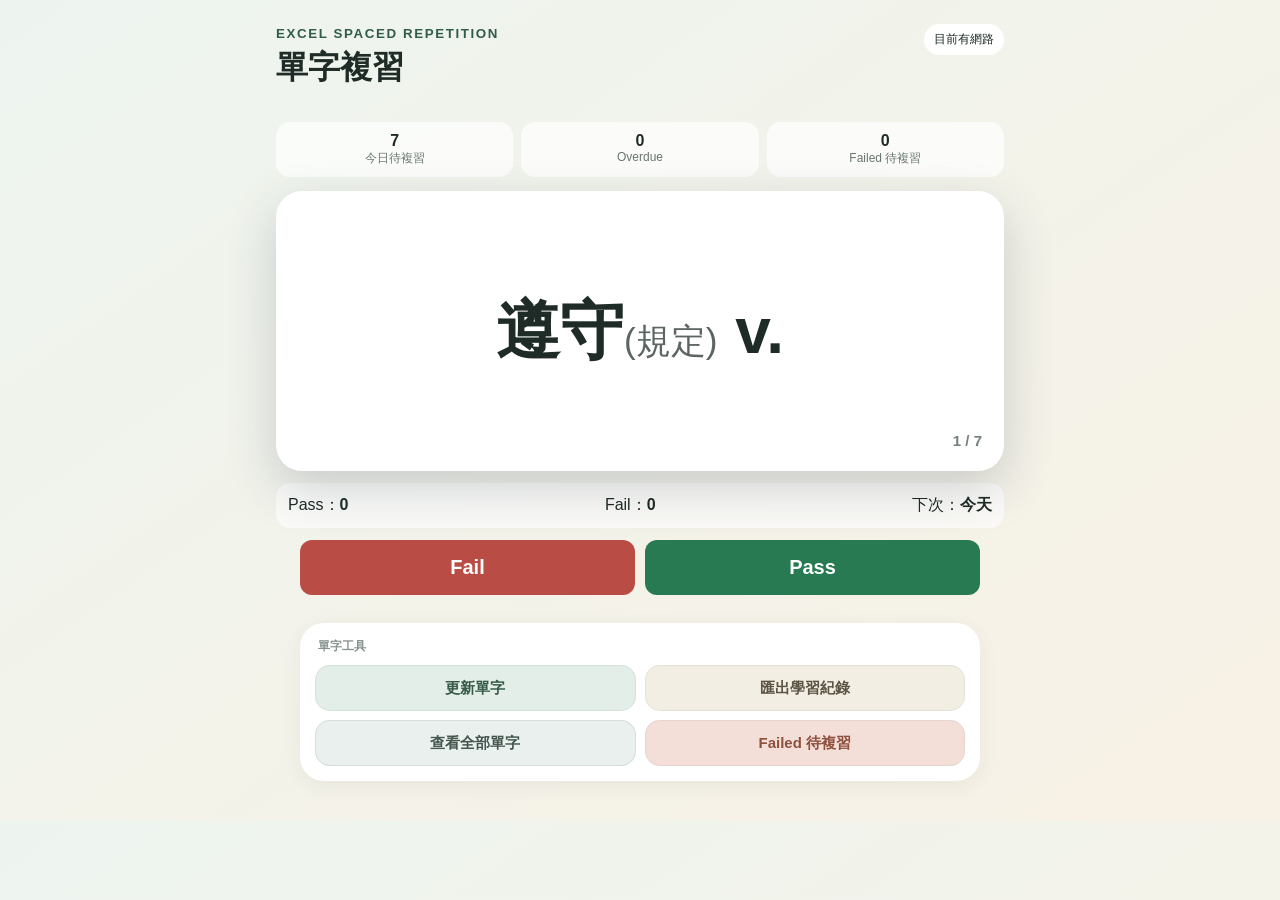
==== index.html @ 39e3edf9 "Add files via upload" ====
<!doctype html>
<html lang="zh-Hant">
<head>
  <meta charset="utf-8">
  <meta name="viewport" content="width=device-width,initial-scale=1,viewport-fit=cover">
  <meta name="theme-color" content="#315c4b">
  <meta name="apple-mobile-web-app-capable" content="yes">
  <meta name="apple-mobile-web-app-title" content="單字複習">
  <title>單字複習</title>
  <link rel="manifest" href="./manifest.webmanifest?v=25">
  <link rel="stylesheet" href="./style.css?v=25">
</head>
<body>
<main class="app">
  <header><div><small>EXCEL SPACED REPETITION</small><h1>單字複習</h1></div><span id="network">檢查中</span></header>



  <section class="summary">
    <div><b id="due">0</b><span>今日待複習</span></div>
    <div><b id="overdue">0</b><span>Overdue</span></div>
    <div><b id="failedDue">0</b><span>Failed 待複習</span></div>
  </section>



  <section id="card" class="card" tabindex="0" role="button" aria-label="點一下查看答案">
    <div id="completeView" class="complete-view" hidden><h2>今天已完成</h2></div>
    <div id="front">
      <p id="meta">載入中</p>
      <span id="overdueBadge" class="overdue-badge" hidden>Overdue</span>
      <h2 id="question">請稍候</h2>
    </div>
    <div id="back" hidden>
      <p class="direction">答案</p>
      <h3 id="answer"></h3>
      <p id="example"></p><p id="exampleZh"></p>
    </div>
  </section>

  <section class="counts">
    <span>Pass：<b id="wordPass">0</b></span>
    <span>Fail：<b id="wordFail">0</b></span>
    <span>下次：<b id="nextReview">-</b></span>
  </section>
  <section class="actions"><button id="fail" class="fail" type="button">Fail</button><button id="pass" class="pass" type="button">Pass</button></section>
  <p id="status" class="status" hidden></p>
  <section class="tools-wrap"><div class="tools-title">單字工具</div><div class="bottom-tools">
    <button id="sync" type="button">更新單字</button>
    <button id="export" class="secondary" type="button">匯出學習紀錄</button>
    <button id="showAll" class="secondary" type="button">查看全部單字</button>
    <button id="showFailed" class="failed-list" type="button">Failed 待複習</button>
  </div></section>
</main>

<div id="listModal" class="modal" hidden>
  <section class="modal-panel">
    <header class="modal-header"><h2 id="listTitle">全部單字</h2><button id="closeList" class="close" type="button">關閉</button></header>
    <div class="list-filters"><input id="searchInput" class="search" type="search" placeholder="搜尋英文、中文、分類"><select id="listCategory" aria-label="分類"><option value="all">全部分類</option></select></div>
    <p id="listSummary" class="list-summary"></p>
    <div id="wordList" class="word-list"></div>
  </section>
</div>

<script src="./fflate.min.js?v=25"></script>
<script src="./app.js?v=25" defer></script>
</body></html>
---- style.css ----
*{box-sizing:border-box}body{margin:0;background:linear-gradient(145deg,#edf4ef,#f8f1e5);font-family:-apple-system,BlinkMacSystemFont,"Segoe UI",sans-serif;color:#1e2b26}.app{max-width:760px;margin:auto;padding:max(24px,env(safe-area-inset-top)) 16px max(40px,env(safe-area-inset-bottom))}header{display:flex;justify-content:space-between;align-items:start;gap:12px}small{color:#315c4b;font-weight:800;letter-spacing:.12em}h1{margin:4px 0 18px}#network{background:#fff;padding:7px 10px;border-radius:99px;font-size:12px}.toolbar{display:grid;grid-template-columns:1fr 1fr;gap:8px;background:#ffffffcc;padding:12px;border-radius:18px}.toolbar select{grid-column:1/-1}button,select,input{font:inherit}button,select{border:0;border-radius:12px;padding:12px;font-weight:700;background:#315c4b;color:#fff}.secondary,select{background:#fff;color:#1e2b26;border:1px solid #d9dfda}.failed-list{background:#b85a3f}.summary{display:grid;grid-template-columns:repeat(3,1fr);gap:8px;margin:14px 0}.summary div{background:#ffffffbb;border-radius:14px;padding:10px;text-align:center}.summary b,.summary span{display:block}.summary span{font-size:12px;color:#68756f}.card{min-height:330px;background:#fff;border-radius:26px;box-shadow:0 18px 50px #2343;display:grid;place-items:center;text-align:center;padding:26px}.card.flipped{background:#315c4b;color:#fff}.card h2{font-size:clamp(36px,10vw,64px);margin:18px 0;overflow-wrap:anywhere}.card h3{font-size:clamp(30px,8vw,48px);overflow-wrap:anywhere}.direction{font-size:12px;font-weight:800;letter-spacing:.12em;color:#8a6f42}.flipped .direction{color:#f1d49f}.overdue-badge{display:inline-block;background:#c54d47;color:#fff;padding:5px 9px;border-radius:99px;font-size:12px;font-weight:800}#example{font-size:20px;line-height:1.5}.muted,#exampleZh{color:#68756f}.flipped #exampleZh{color:#dce8e2}.speak{border-radius:50%;width:48px;height:48px;padding:0;background:#edf4ef}.counts{display:flex;justify-content:space-between;gap:8px;background:#ffffffaa;padding:12px;border-radius:14px;margin:12px 0}.actions{display:grid;grid-template-columns:1fr 1fr;gap:10px}.actions button{font-size:20px;padding:16px}.pass{background:#277a52}.fail{background:#ba4c46}.status{text-align:center;color:#315c4b;font-weight:700;min-height:24px}.empty-state{background:#fff;border-radius:24px;padding:40px;text-align:center;box-shadow:0 18px 50px #2343}.empty-state h2{margin:0 0 8px}.modal{position:fixed;inset:0;background:#14231dbd;padding:16px;z-index:20;overflow:auto}.modal-panel{width:min(900px,100%);margin:0 auto;background:#f8f7f2;border-radius:22px;padding:16px;min-height:80vh}.modal-header{align-items:center}.modal-header h2{margin:0}.close{background:#fff;color:#1e2b26;border:1px solid #d9dfda}.search{width:100%;margin:14px 0 8px;padding:12px;border:1px solid #ccd5cf;border-radius:12px}.list-summary{color:#68756f}.word-list{display:grid;gap:10px}.word-row{background:#fff;border-radius:14px;padding:13px;border-left:5px solid #315c4b}.word-row.is-overdue{border-left-color:#c54d47}.word-head{display:flex;justify-content:space-between;gap:10px}.word-head strong{font-size:18px}.word-meta,.word-example{color:#68756f;font-size:13px;margin-top:6px}.tag{display:inline-block;padding:3px 7px;border-radius:99px;background:#edf4ef;font-size:11px;margin-left:5px}.tag.over{background:#f8d7d5;color:#942e29}@media(max-width:430px){.toolbar{grid-template-columns:1fr}.toolbar select{grid-column:auto}.counts{display:grid;grid-template-columns:1fr 1fr}.counts span:last-child{grid-column:1/-1}}
.bottom-tools{display:grid;grid-template-columns:1fr 1fr;gap:8px;margin-top:24px;background:#ffffffcc;padding:12px;border-radius:18px}.bottom-tools button{min-height:48px}.card{min-height:280px}.status{margin-top:16px}@media(max-width:430px){.bottom-tools{grid-template-columns:1fr}}

/* v12 compact bottom action area */
.bottom-tools{
  display:grid;
  grid-template-columns:repeat(2,minmax(0,1fr));
  gap:10px;
  margin:28px auto 0;
  padding:0;
  max-width:680px;
  background:transparent;
  border-radius:0;
}
.bottom-tools button{
  min-height:46px;
  padding:11px 14px;
  border-radius:14px;
  font-size:15px;
  line-height:1.2;
  box-shadow:0 2px 8px rgba(31,55,45,.08);
}
.bottom-tools .secondary{background:#fff;border:1px solid #d7ddd9;color:#233029}
.bottom-tools .failed-list{background:#ad6148;color:#fff}
.status[hidden]{display:none}
.status:not([hidden]){margin:14px auto 0;max-width:680px;padding:10px 12px;background:#fff;border-radius:12px;font-size:14px}
.actions{max-width:680px;margin-left:auto;margin-right:auto}
@media(max-width:430px){
  .bottom-tools{grid-template-columns:1fr 1fr;gap:8px;margin-top:22px}
  .bottom-tools button{min-height:44px;padding:10px 8px;font-size:14px}
}

/* v13 final light tool panel */
.tools-wrap{margin:28px auto 0;max-width:680px;background:#fff;padding:15px;border-radius:24px;box-shadow:0 5px 20px rgba(45,59,52,.06)}
.tools-title{font-size:12px;color:#89938e;margin:0 0 10px 3px;font-weight:600}
.tools-wrap .bottom-tools{display:grid;grid-template-columns:1fr 1fr;gap:9px;margin:0;padding:0;max-width:none;background:transparent;border-radius:0}
.tools-wrap .bottom-tools button{min-height:46px;padding:12px 10px;border-radius:15px;font-size:15px;font-weight:750;box-shadow:none;border:1px solid rgba(65,83,74,.08);color:#33463d}
.tools-wrap #sync{background:#e2eee7;color:#355a48}
.tools-wrap #export{background:#f2eee3;color:#5c5444}
.tools-wrap #showAll{background:#eaf0ee;color:#44564e}
.tools-wrap #showFailed{background:#f4dfd8;color:#8e513e}
@media(max-width:430px){.tools-wrap{padding:12px;margin-top:22px}.tools-wrap .bottom-tools{grid-template-columns:1fr 1fr;gap:8px}.tools-wrap .bottom-tools button{font-size:14px;min-height:44px;padding:10px 7px}}

/* v14 card status and multi-category */
.card{position:relative}
#meta{position:absolute;right:22px;bottom:22px;margin:0;color:#748078;font-size:15px;font-weight:650}
#overdueBadge{position:absolute;right:20px;bottom:48px;margin:0;background:#f7e1dc;color:#a55348;border:1px solid #efcbc4;padding:5px 10px}
.category-tags{display:flex;flex-wrap:wrap;gap:5px;margin-top:8px}
.category-tag{display:inline-block;background:#e8f0ec;color:#496154;border-radius:999px;padding:4px 8px;font-size:11px;font-weight:700}

/* v15 integrated completion card and all-word filters */
.complete-view{width:100%;min-height:220px;display:grid;place-items:center;text-align:center}
.complete-view[hidden]{display:none}
.complete-view h2{font-size:clamp(30px,7vw,46px);margin:0;color:#24312b}
.list-filters{display:grid;grid-template-columns:1fr 1fr;gap:8px;margin:14px 0 8px}
.list-filters .search,.list-filters select{width:100%;margin:0;min-height:44px}
.list-filters select{background:#fff;color:#26352e;border:1px solid #ccd5cf;font-weight:650}
.word-example{margin-top:12px;color:#34433c;font-size:14px;line-height:1.55}
.word-details{margin-top:12px;padding-top:10px;border-top:1px solid #edf0ee;color:#68756f;font-size:13px;line-height:1.7}
.word-details .detail-line{display:flex;flex-wrap:wrap;gap:12px 18px}
.word-details .tag{margin-left:0}
@media(max-width:520px){.list-filters{grid-template-columns:1fr}.word-details .detail-line{display:block}.word-details .detail-line span{display:inline-block;margin-right:12px}}

/* v16 semicolon line-break display */
#question,#answer,#example,#exampleZh,.word-head strong,.word-example{white-space:pre-line}

/* v17 robust semicolon layout + auto-fit */
#question,#answer{max-width:100%;line-height:1.22;overflow-wrap:anywhere;word-break:normal;white-space:pre-line}
#example,#exampleZh{white-space:pre-line;line-height:1.55}

/* v18: auto-fit English/Chinese card text + parenthetical text */
#question,#answer{max-width:100%;overflow-wrap:anywhere;word-break:break-word;white-space:pre-line;line-height:1.16}
#question .paren,#answer .paren,#question .note-text,#answer .note-text{font-size:.68em;font-weight:500;opacity:.72}
#showAll{background:#eaf0ee !important;color:#44564e !important;border:1px solid rgba(65,83,74,.12) !important}

/* v19 */
.word-row{cursor:pointer;transition:transform .12s ease,box-shadow .12s ease}
.word-row:active{transform:scale(.99)}
.actions button:disabled{opacity:.42;filter:saturate(.5);cursor:not-allowed}

/* v20: clearly smaller parenthetical and square-bracket notes */
#question .small-note,#answer .small-note,#question .paren,#answer .paren{font-size:55% !important;font-weight:500 !important;opacity:.72;line-height:1.1;display:inline-block;vertical-align:baseline}

.overdue-badge[hidden]{display:none!important}
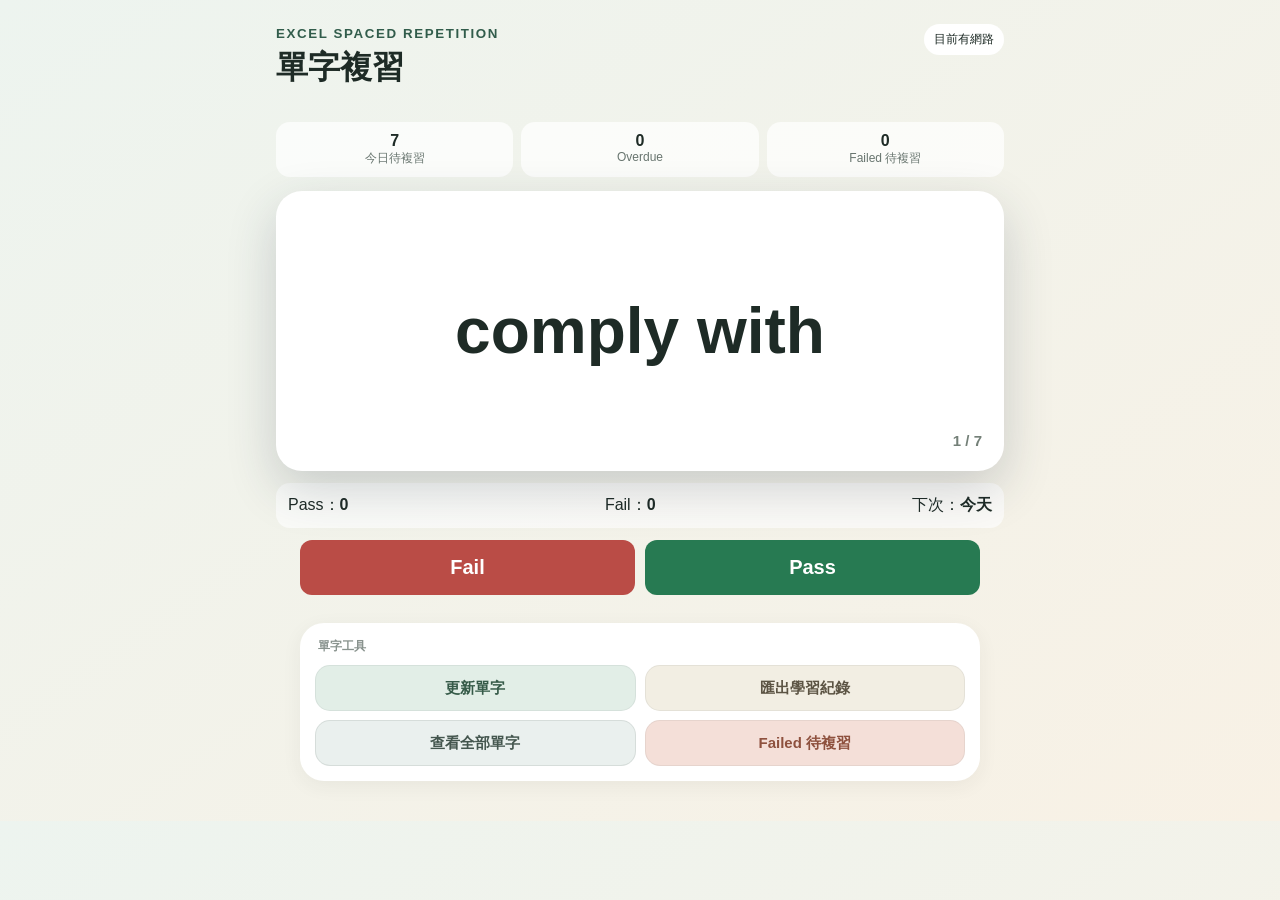
==== commit d9353c06: "Add files via upload" ====
--- a/index.html
+++ b/index.html
@@ -7,8 +7,8 @@
   <meta name="apple-mobile-web-app-capable" content="yes">
   <meta name="apple-mobile-web-app-title" content="單字複習">
   <title>單字複習</title>
-  <link rel="manifest" href="./manifest.webmanifest?v=25">
-  <link rel="stylesheet" href="./style.css?v=25">
+  <link rel="manifest" href="./manifest.webmanifest">
+  <link rel="stylesheet" href="./style.css">
 </head>
 <body>
 <main class="app">
@@ -62,6 +62,6 @@
   </section>
 </div>
 
-<script src="./fflate.min.js?v=25"></script>
-<script src="./app.js?v=25" defer></script>
+<script src="./fflate.min.js"></script>
+<script src="./app.js" defer></script>
 </body></html>
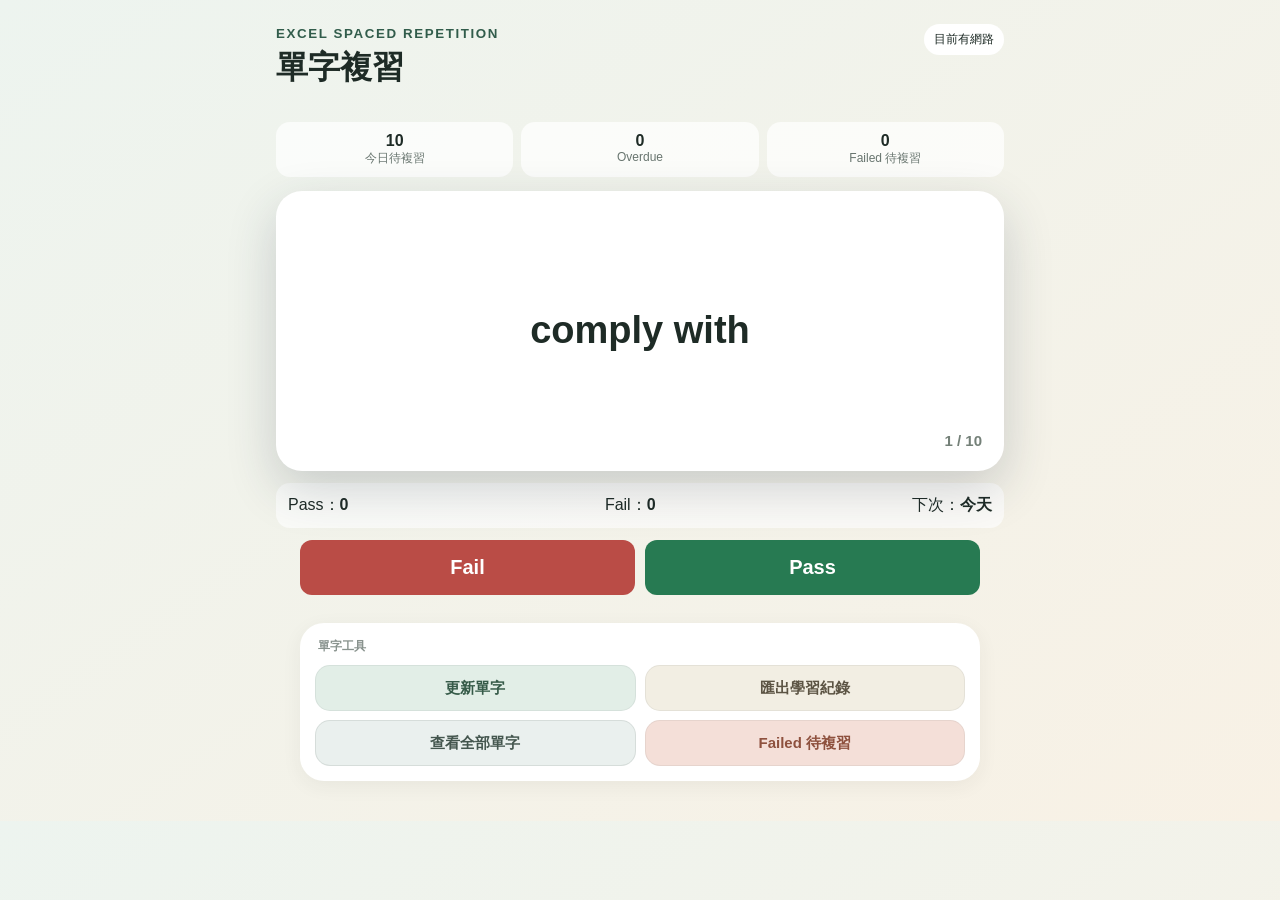
==== commit 767d4580: "Add files via upload" ====
--- a/index.html
+++ b/index.html
@@ -8,7 +8,7 @@
   <meta name="apple-mobile-web-app-title" content="單字複習">
   <title>單字複習</title>
   <link rel="manifest" href="./manifest.webmanifest">
-  <link rel="stylesheet" href="./style.css">
+  <link rel="stylesheet" href="./style.css?v=20261022b">
 </head>
 <body>
 <main class="app">
@@ -63,5 +63,5 @@
 </div>
 
 <script src="./fflate.min.js"></script>
-<script src="./app.js" defer></script>
+<script src="./app.js?v=20261022b" defer></script>
 </body></html>
--- a/style.css
+++ b/style.css
@@ -82,3 +82,22 @@
 #question .small-note,#answer .small-note,#question .paren,#answer .paren{font-size:55% !important;font-weight:500 !important;opacity:.72;line-height:1.1;display:inline-block;vertical-align:baseline}
 
 .overdue-badge[hidden]{display:none!important}
+
+/* Compact vocabulary text */
+.card h2{font-size:clamp(30px,8vw,52px)}
+.card h3{font-size:clamp(26px,7vw,40px)}
+#question,#answer{line-height:1.2}
+#example{font-size:17px}
+#exampleZh{font-size:15px}
+.word-head strong{font-size:16px}
+.word-example{font-size:12px}
+@media(max-width:430px){
+  .card h2{font-size:clamp(28px,7.5vw,46px)}
+  .card h3{font-size:clamp(24px,6.5vw,36px)}
+}
+
+/* Smaller main-card text (mobile-first) */
+.card h2{font-size:clamp(24px,6.5vw,38px)!important;line-height:1.18}
+.card h3{font-size:clamp(22px,6vw,34px)!important;line-height:1.2}
+#example{font-size:15px}
+#exampleZh{font-size:14px}
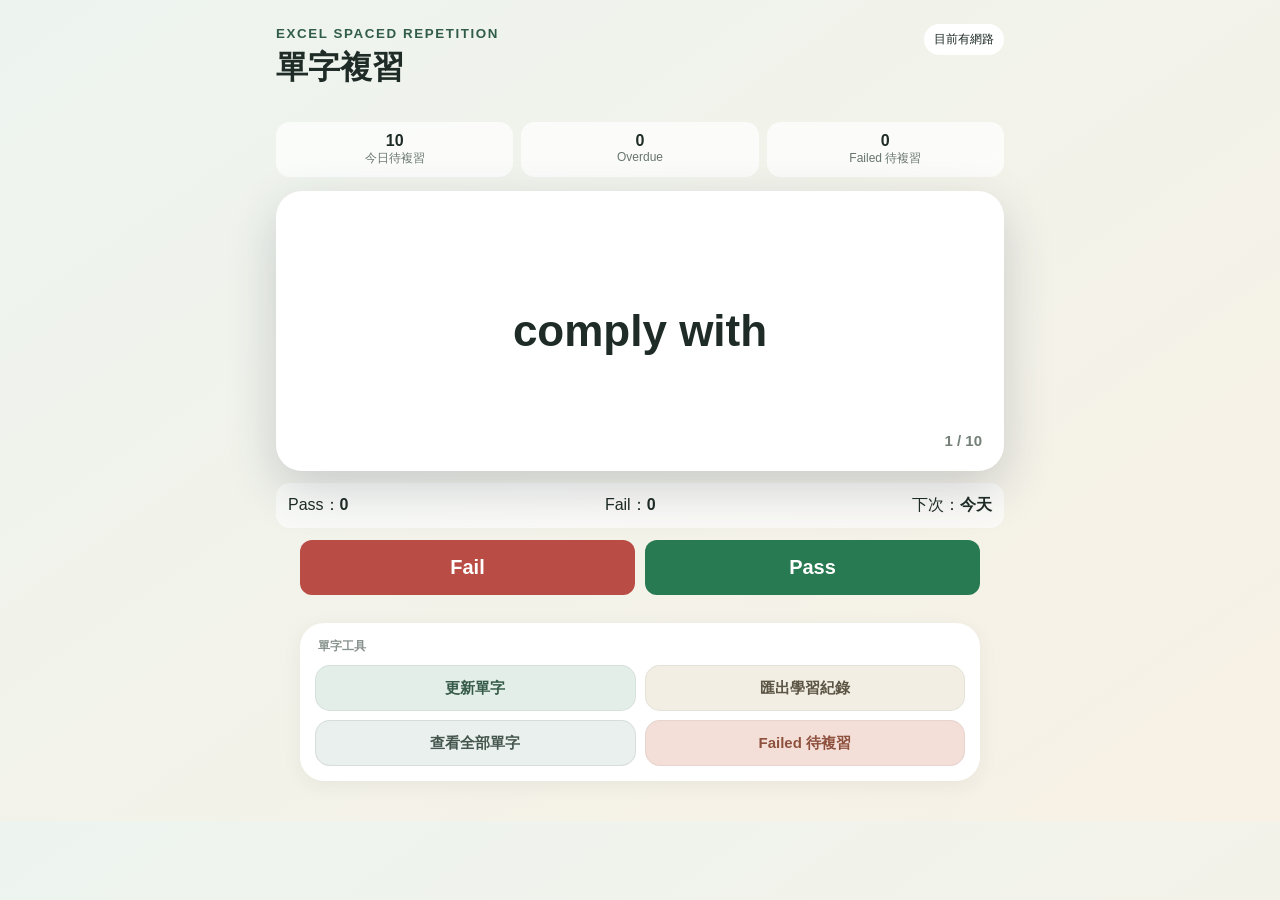
==== commit f879b3f8: "Add files via upload" ====
--- a/index.html
+++ b/index.html
@@ -8,7 +8,7 @@
   <meta name="apple-mobile-web-app-title" content="單字複習">
   <title>單字複習</title>
   <link rel="manifest" href="./manifest.webmanifest">
-  <link rel="stylesheet" href="./style.css?v=20261022b">
+  <link rel="stylesheet" href="./style.css?v=20261022c">
 </head>
 <body>
 <main class="app">
@@ -63,5 +63,5 @@
 </div>
 
 <script src="./fflate.min.js"></script>
-<script src="./app.js?v=20261022b" defer></script>
+<script src="./app.js?v=20261022c" defer></script>
 </body></html>
--- a/style.css
+++ b/style.css
@@ -101,3 +101,7 @@
 .card h3{font-size:clamp(22px,6vw,34px)!important;line-height:1.2}
 #example{font-size:15px}
 #exampleZh{font-size:14px}
+
+/* Medium main-card text */
+.card h2{font-size:clamp(28px,7.2vw,44px)!important;line-height:1.18}
+.card h3{font-size:clamp(24px,6.5vw,38px)!important;line-height:1.2}
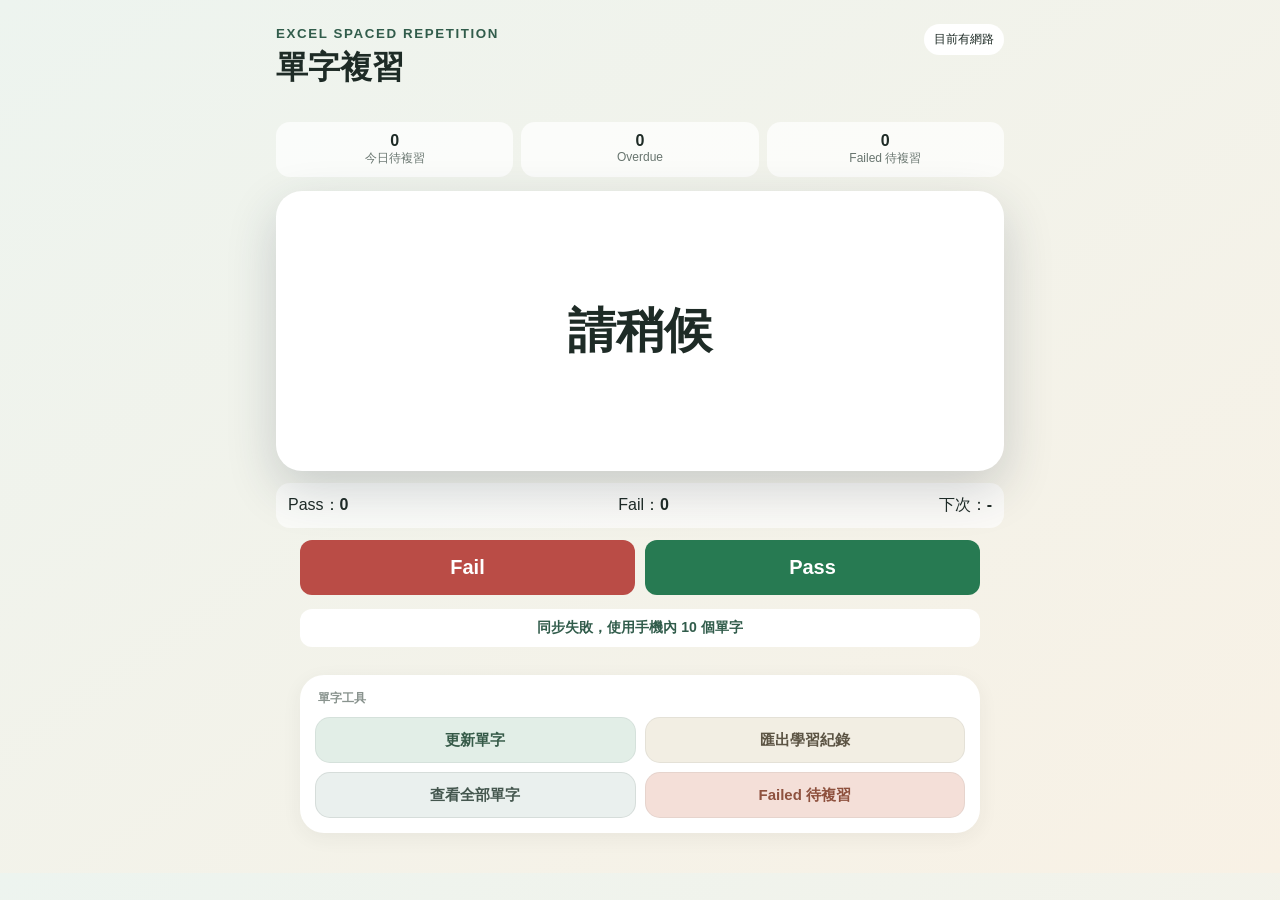
==== commit 0ca3d6d7: "Add files via upload" ====
--- a/index.html
+++ b/index.html
@@ -8,7 +8,7 @@
   <meta name="apple-mobile-web-app-title" content="單字複習">
   <title>單字複習</title>
   <link rel="manifest" href="./manifest.webmanifest">
-  <link rel="stylesheet" href="./style.css?v=20261022c">
+  <link rel="stylesheet" href="./style.css?v=20261022d">
 </head>
 <body>
 <main class="app">
@@ -63,5 +63,5 @@
 </div>
 
 <script src="./fflate.min.js"></script>
-<script src="./app.js?v=20261022c" defer></script>
+<script src="./app.js?v=20261022d" defer></script>
 </body></html>
--- a/style.css
+++ b/style.css
@@ -105,3 +105,7 @@
 /* Medium main-card text */
 .card h2{font-size:clamp(28px,7.2vw,44px)!important;line-height:1.18}
 .card h3{font-size:clamp(24px,6.5vw,38px)!important;line-height:1.2}
+
+/* Final balanced card text */
+.card h2{font-size:clamp(30px,7.8vw,48px)!important;line-height:1.18}
+.card h3{font-size:clamp(26px,7vw,40px)!important;line-height:1.2}
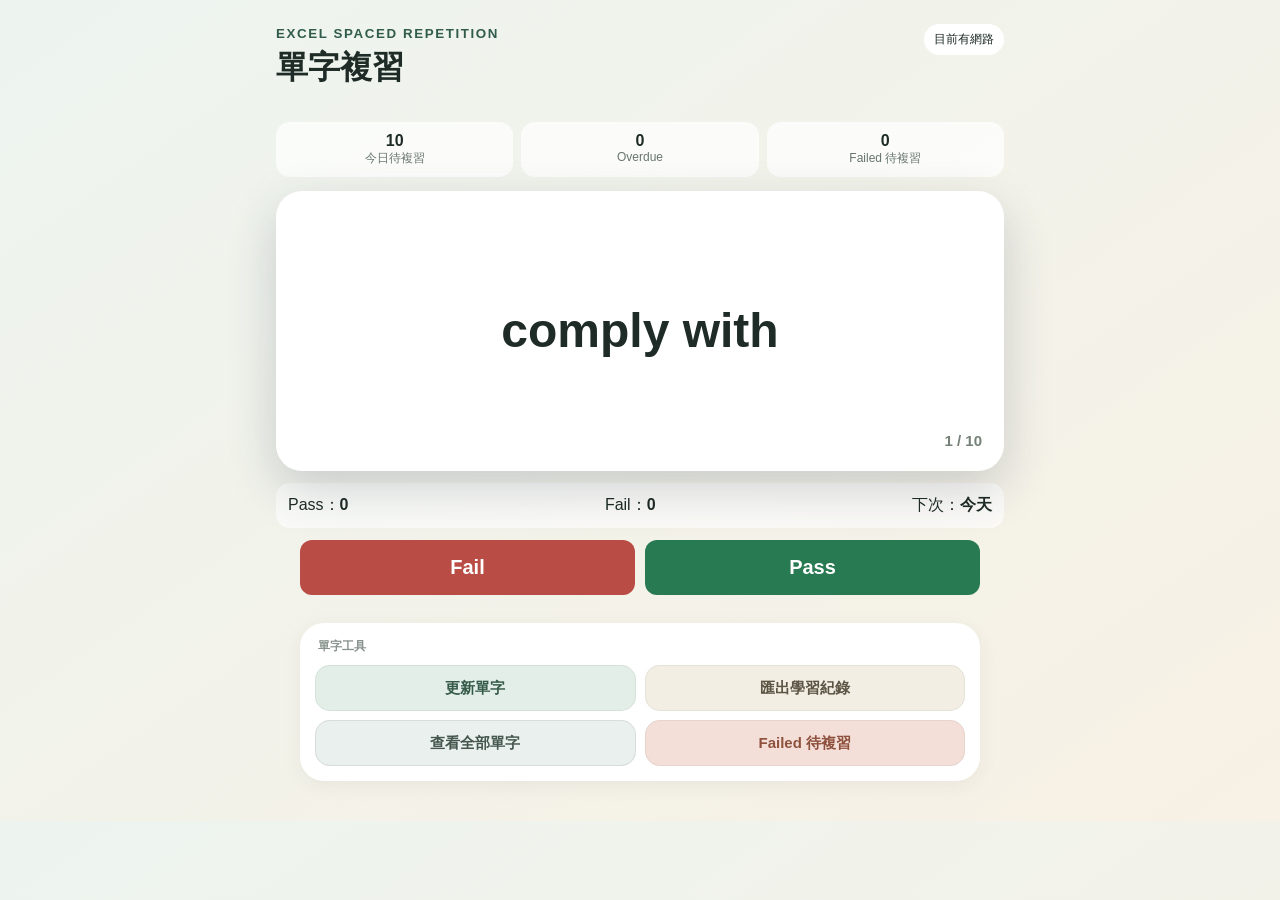
==== commit 5b67018a: "Add files via upload" ====
--- a/index.html
+++ b/index.html
@@ -8,7 +8,7 @@
   <meta name="apple-mobile-web-app-title" content="單字複習">
   <title>單字複習</title>
   <link rel="manifest" href="./manifest.webmanifest">
-  <link rel="stylesheet" href="./style.css?v=20261022d">
+  <link rel="stylesheet" href="./style.css?v=20261022e">
 </head>
 <body>
 <main class="app">
@@ -63,5 +63,5 @@
 </div>
 
 <script src="./fflate.min.js"></script>
-<script src="./app.js?v=20261022d" defer></script>
+<script src="./app.js?v=20261022e" defer></script>
 </body></html>
--- a/style.css
+++ b/style.css
@@ -106,6 +106,6 @@
 .card h2{font-size:clamp(28px,7.2vw,44px)!important;line-height:1.18}
 .card h3{font-size:clamp(24px,6.5vw,38px)!important;line-height:1.2}
 
-/* Final balanced card text */
+/* Balanced card text - fixed */
 .card h2{font-size:clamp(30px,7.8vw,48px)!important;line-height:1.18}
 .card h3{font-size:clamp(26px,7vw,40px)!important;line-height:1.2}
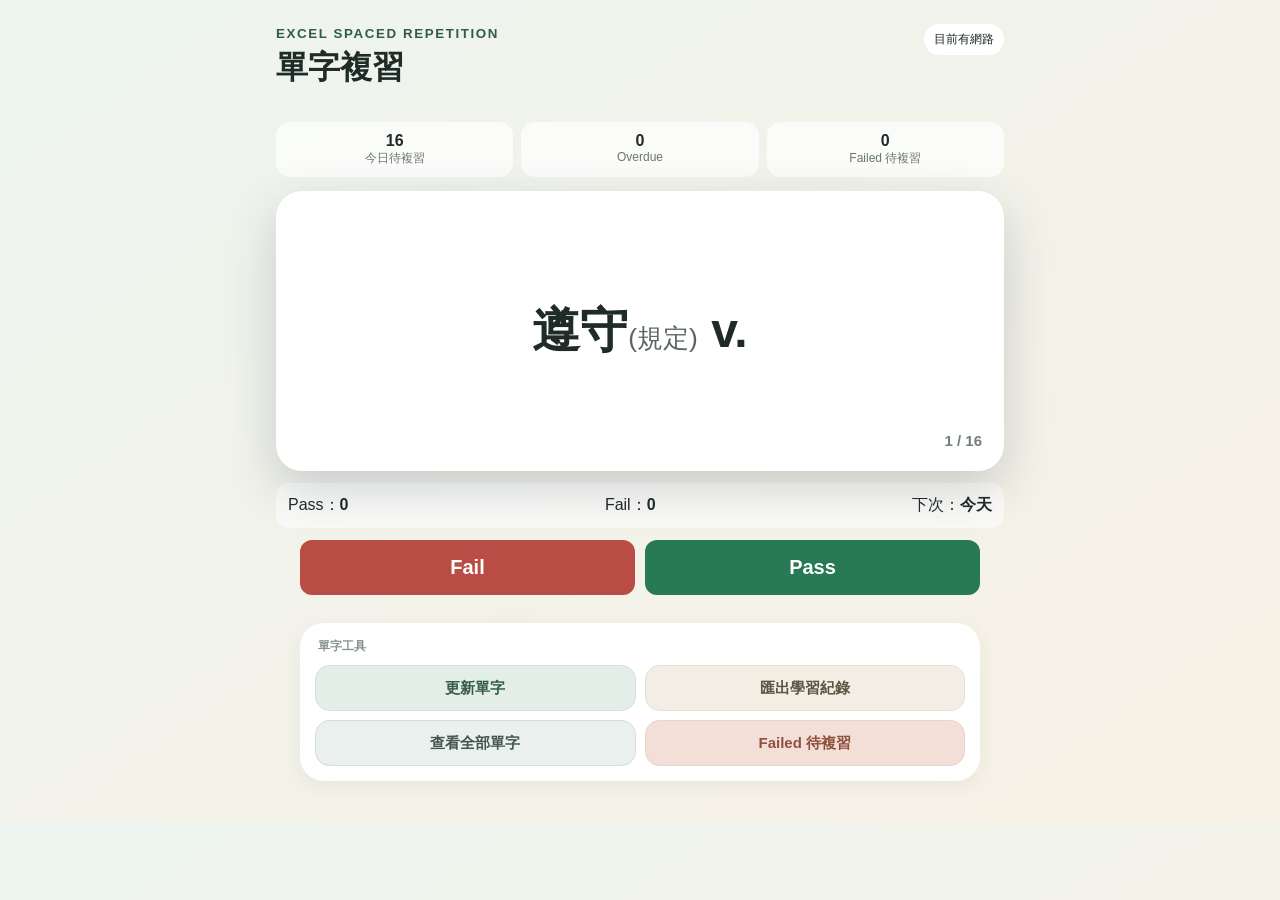
==== commit a777dc28: "Add files via upload" ====
--- a/index.html
+++ b/index.html
@@ -8,7 +8,7 @@
   <meta name="apple-mobile-web-app-title" content="單字複習">
   <title>單字複習</title>
   <link rel="manifest" href="./manifest.webmanifest">
-  <link rel="stylesheet" href="./style.css?v=20261022e">
+  <link rel="stylesheet" href="./style.css?v=20261028-layout">
 </head>
 <body>
 <main class="app">
@@ -34,7 +34,7 @@
     <div id="back" hidden>
       <p class="direction">答案</p>
       <h3 id="answer"></h3>
-      <p id="example"></p><p id="exampleZh"></p>
+      <p id="example"></p><p id="exampleZh"></p><div id="other" class="other-content" hidden></div>
     </div>
   </section>
 
@@ -63,5 +63,5 @@
 </div>
 
 <script src="./fflate.min.js"></script>
-<script src="./app.js?v=20261022e" defer></script>
+<script src="./app.js?v=20261028-layout" defer></script>
 </body></html>
--- a/style.css
+++ b/style.css
@@ -109,3 +109,16 @@
 /* Balanced card text - fixed */
 .card h2{font-size:clamp(30px,7.8vw,48px)!important;line-height:1.18}
 .card h3{font-size:clamp(26px,7vw,40px)!important;line-height:1.2}
+
+/* Sentence and supplementary-content layout */
+.card #front,.card #back{width:100%}
+.card.sentence-card #front,.card.sentence-card #back{text-align:left}
+.card.sentence-card #question,.card.sentence-card #answer{text-align:left;margin-left:0;margin-right:0}
+.card.word-card #front,.card.word-card #back{text-align:center}
+.card.word-card #question,.card.word-card #answer{text-align:center}
+#example,#exampleZh,.other-content{text-align:left;width:100%;white-space:pre-line}
+.other-content{margin-top:16px;padding-top:13px;border-top:1px solid rgba(255,255,255,.28);font-size:15px;line-height:1.55}
+.card:not(.flipped) .other-content{border-top-color:#e3e9e5;color:#53635b}
+.card.flipped .other-content{color:#e4eee9}
+.other-content[hidden]{display:none!important}
+.card.sentence-card #question,.card.sentence-card #answer{font-size:clamp(24px,6vw,38px)!important;line-height:1.45}
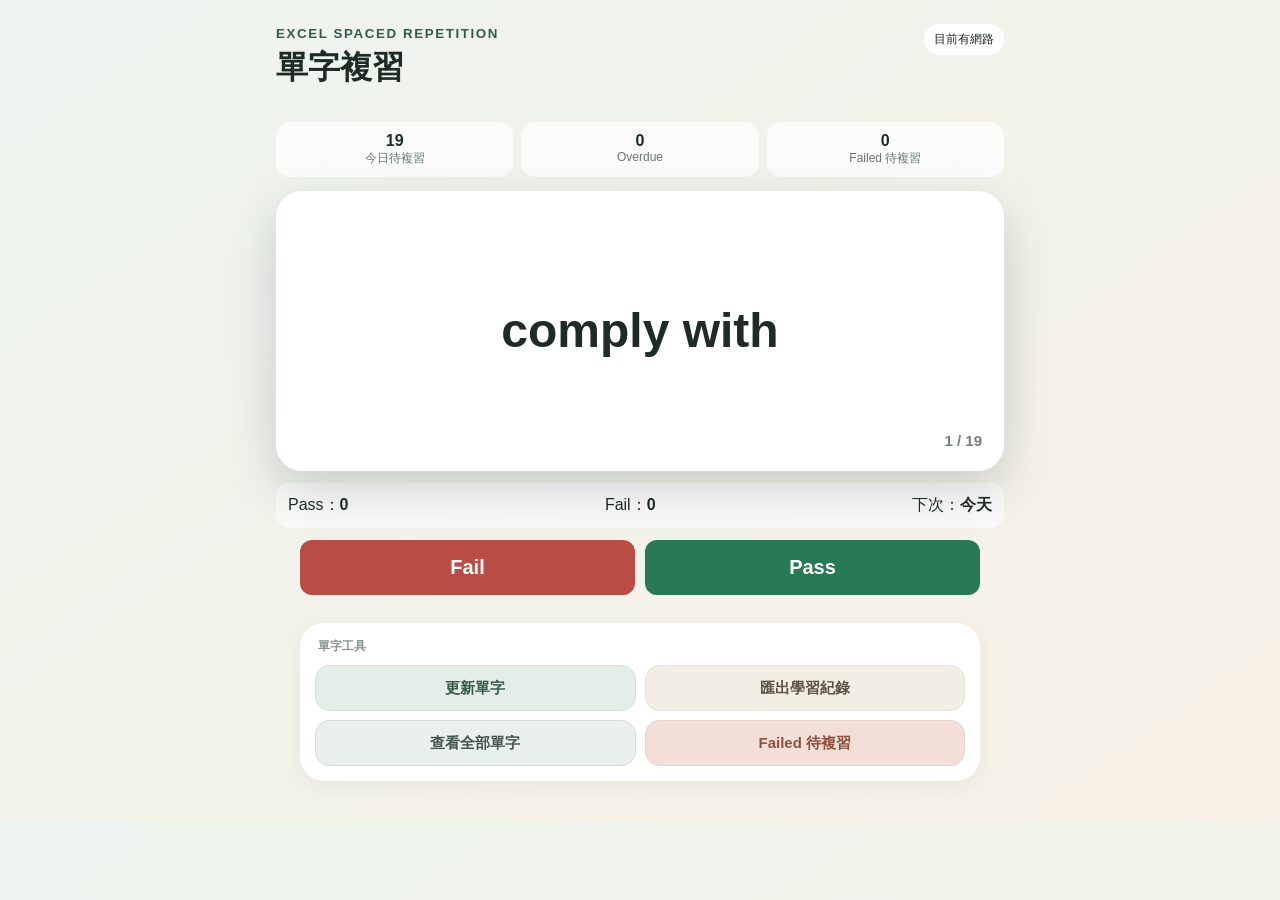
==== commit 73ba47d9: "Add files via upload" ====
--- a/index.html
+++ b/index.html
@@ -8,7 +8,7 @@
   <meta name="apple-mobile-web-app-title" content="單字複習">
   <title>單字複習</title>
   <link rel="manifest" href="./manifest.webmanifest">
-  <link rel="stylesheet" href="./style.css?v=20261028-layout">
+  <link rel="stylesheet" href="./style.css?v=20261028-both-fields">
 </head>
 <body>
 <main class="app">
@@ -29,12 +29,11 @@
     <div id="front">
       <p id="meta">載入中</p>
       <span id="overdueBadge" class="overdue-badge" hidden>Overdue</span>
-      <h2 id="question">請稍候</h2>
+      <h2 id="question">請稍候</h2><div id="frontSentence" class="sentence-content" hidden></div>
     </div>
     <div id="back" hidden>
       <p class="direction">答案</p>
-      <h3 id="answer"></h3>
-      <p id="example"></p><p id="exampleZh"></p><div id="other" class="other-content" hidden></div>
+      <h3 id="answer"></h3><div id="backSentence" class="sentence-content" hidden></div><div id="other" class="other-content" hidden></div>
     </div>
   </section>
 
@@ -63,5 +62,5 @@
 </div>
 
 <script src="./fflate.min.js"></script>
-<script src="./app.js?v=20261028-layout" defer></script>
+<script src="./app.js?v=20261028-both-fields" defer></script>
 </body></html>
--- a/style.css
+++ b/style.css
@@ -122,3 +122,13 @@
 .card.flipped .other-content{color:#e4eee9}
 .other-content[hidden]{display:none!important}
 .card.sentence-card #question,.card.sentence-card #answer{font-size:clamp(24px,6vw,38px)!important;line-height:1.45}
+
+/* Word + sentence together */
+.card #front,.card #back{width:100%;text-align:center}
+#question,#answer{text-align:center;margin-left:auto;margin-right:auto}
+.sentence-content{width:100%;margin-top:20px;padding-top:16px;border-top:1px solid #e1e7e3;text-align:left;font-size:20px;line-height:1.55;white-space:pre-line;color:#405049}
+.card.flipped .sentence-content{border-top-color:rgba(255,255,255,.28);color:#eef5f1}
+.sentence-content[hidden]{display:none!important}
+.other-content{width:100%;text-align:left;margin-top:16px;padding-top:14px;border-top:1px dashed #d5ddd8;font-size:15px;line-height:1.55;white-space:pre-line}
+.card.flipped .other-content{border-top-color:rgba(255,255,255,.28)}
+@media(max-width:430px){.sentence-content{font-size:18px}}
